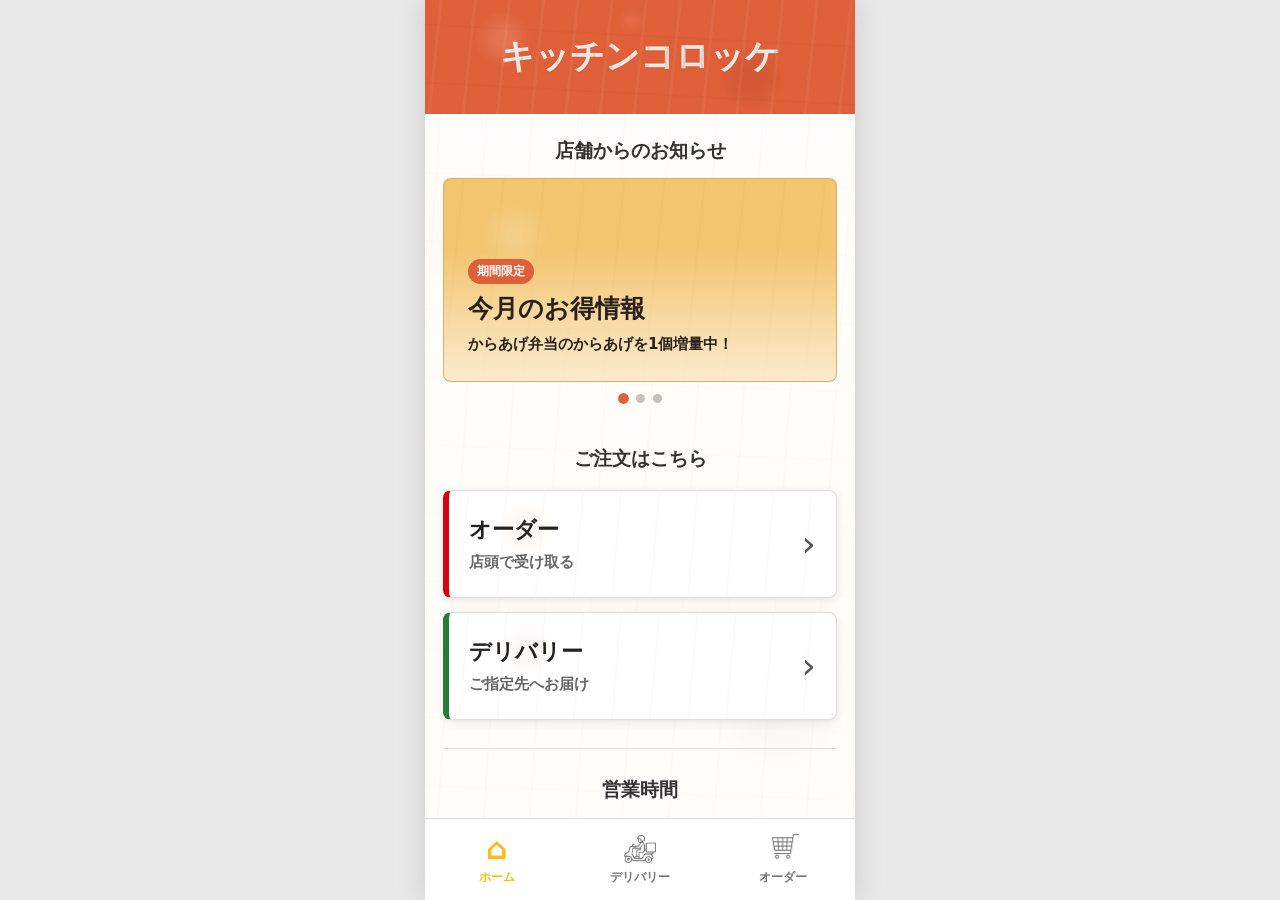
==== index.html @ 50a75647 "Separate Safari filter surfaces from scrollers" ====
<!doctype html>
<html lang="ja">
  <head>
    <meta charset="UTF-8" />
    <meta name="viewport" content="width=device-width, initial-scale=1.0" />
    <title>Mobile Order UI Simulator</title>
    <link rel="stylesheet" href="./src/styles/base.css?v=20261109-safari-surfaces-1" />
    <link rel="stylesheet" href="./src/styles/theme.css?v=20261109-safari-surfaces-1" />
  </head>
  <body>
    <svg class="visual-filter-definitions" aria-hidden="true" focusable="false">
      <defs>
        <filter id="lens-reference-20-70" color-interpolation-filters="linearRGB" x="0" y="0" width="100%" height="100%">
          <feColorMatrix
            type="matrix"
            values="0.932675028852 0.046440604984 -0.016148691713 0 0 -0.005685981497 0.707416751687 0.022443569675 0 0 -0.009362782733 -0.027474700634 0.386341069418 0 0 0 0 0 1 0"
          />
        </filter>
      </defs>
    </svg>
    <main id="app"></main>
    <script>
      (() => {
        const params = new URLSearchParams(window.location.search);
        const debugEnabled = params.get("debug") === "1";
        const diagnosticVariant = params.get("diag") || "baseline";
        if (debugEnabled) document.documentElement.dataset.diagnosticVariant = diagnosticVariant;
        const diagnostics = {
          enabled: debugEnabled,
          variant: diagnosticVariant,
          errors: [],
        };
        window.__simulatorDiagnostics = diagnostics;

        const recordError = (message) => {
          diagnostics.errors.push(String(message));
          if (typeof window.__renderSimulatorDiagnostics === "function") {
            window.__renderSimulatorDiagnostics();
          } else {
            const panel = document.querySelector("#simulator-debug-panel");
            if (panel) panel.textContent = "JavaScript読み込み前エラー\n" + diagnostics.errors.join("\n");
          }
        };

        if (debugEnabled && diagnosticVariant !== "panel-off") {
          const panel = document.createElement("aside");
          panel.id = "simulator-debug-panel";
          panel.setAttribute("aria-live", "polite");
          panel.style.cssText = "position:fixed;right:0;bottom:0;left:0;z-index:2147483647;max-height:46vh;overflow:auto;margin:0;padding:10px;background:rgba(15,15,15,.94);color:#fff;font:11px/1.45 monospace;white-space:pre-wrap;word-break:break-all;text-align:left;";
          panel.textContent = "診断情報を読み込み中…";
          document.body.appendChild(panel);

          window.addEventListener("error", (event) => {
            recordError(`${event.message || "Script error"} @ ${event.filename || "unknown"}:${event.lineno || 0}:${event.colno || 0}`);
          });
          window.addEventListener("unhandledrejection", (event) => {
            const reason = event.reason?.stack || event.reason?.message || event.reason || "Unknown rejection";
            recordError(`Unhandled rejection: ${reason}`);
          });
        }

      })();
    </script>
    <script type="module" src="./src/main.js?v=20261109-safari-surfaces-1"></script>
  </body>
</html>
---- src/styles/base.css ----
:root {
  --simulator-css-build: "css-20261109-safari-surfaces-1";
  font-family: system-ui, -apple-system, BlinkMacSystemFont, "Segoe UI", sans-serif;
  color: #282828;
  background: #e9e9e9;
}

* {
  box-sizing: border-box;
}

html {
  background: #e9e9e9;
}

.simulator-filter-surface[data-vision-filter="yellowed"] {
  -webkit-filter: url("#lens-reference-20-70");
  filter: url("#lens-reference-20-70");
  isolation: isolate;
}

body {
  min-width: 320px;
  margin: 0;
  overflow: hidden;
}

button {
  font: inherit;
}

#app {
  width: 100%;
  height: 100vh;
  height: 100dvh;
  overflow-x: hidden;
  overflow-y: hidden;
  overscroll-behavior-y: contain;
  -webkit-overflow-scrolling: touch;
}

.visual-filter-definitions {
  position: absolute;
  width: 0;
  height: 0;
  overflow: hidden;
  pointer-events: none;
}

.diagnostic-color-patch {
  display: flex;
  width: max-content;
  border: 1px solid #000;
  font: 700 9px/20px monospace;
  letter-spacing: 0;
}

.diagnostic-color-patch span {
  display: block;
  width: 22px;
  height: 20px;
  text-align: center;
}

.diagnostic-white {
  background: #fff;
  color: #000;
}

.diagnostic-gray {
  background: #808080;
  color: #000;
}

.diagnostic-black {
  background: #000;
  color: #fff;
}

.diagnostic-color-patch-root {
  position: absolute;
  top: 4px;
  right: 4px;
  z-index: 80;
}

.diagnostic-color-patch-category {
  flex: 0 0 auto;
  align-self: center;
  margin-right: 8px;
}

.simulator-visual-root {
  position: relative;
  height: 100vh;
  height: 100dvh;
}

.simulator-overlay-stage {
  position: absolute;
  inset: 0;
  z-index: 200;
  pointer-events: none;
}

.simulator-overlay-stage > * {
  pointer-events: auto;
}

html[data-diagnostic-variant="category-static"] .category-tabs {
  position: static;
}

html[data-diagnostic-variant="bottom-nav-nonfixed"] .bottom-nav {
  position: absolute;
}
---- src/styles/theme.css ----
﻿.phone-shell {
  position: relative;
  display: flex;
  flex-direction: column;
  width: min(100vw, 430px);
  height: 100vh;
  height: 100dvh;
  min-height: 0;
  margin: 0 auto;
  padding-bottom: 0;
  overflow-x: clip;
  background: #f6f6f6;
  box-shadow: 0 0 28px rgba(0, 0, 0, 0.14);
}

.loading-overlay {
  position: fixed;
  inset: 0;
  z-index: 100;
  display: grid;
  align-content: center;
  justify-items: center;
  gap: 18px;
  width: min(100vw, 430px);
  margin: 0 auto;
  background: rgba(255, 255, 255, 0.9);
  color: #333;
  font-size: 16px;
  font-weight: 800;
  cursor: wait;
}

.loading-spinner {
  width: 64px;
  height: 64px;
  border-radius: 50%;
  background: repeating-conic-gradient(#111 0deg 12deg, #d7d7d7 12deg 24deg, transparent 24deg 30deg);
  -webkit-mask: radial-gradient(farthest-side, transparent calc(100% - 9px), #000 0);
  mask: radial-gradient(farthest-side, transparent calc(100% - 9px), #000 0);
  animation: loading-spin 3.2s linear infinite;
}

.confirmation-modal {
  position: fixed;
  inset: 0;
  z-index: 110;
  display: grid;
  place-items: center;
  width: min(100vw, 430px);
  margin: 0 auto;
  padding: 24px;
  background: rgba(0, 0, 0, 0.42);
}

.confirmation-dialog {
  width: 100%;
  max-width: 340px;
  padding: 24px;
  border-radius: 8px;
  background: #fff;
  color: #282828;
  box-shadow: 0 12px 32px rgba(0, 0, 0, 0.24);
}

.confirmation-dialog h2 {
  margin: 0 0 12px;
  font-size: 22px;
}

.confirmation-dialog p {
  margin: 0 0 24px;
  line-height: 1.6;
}

.confirmation-dialog-actions {
  display: grid;
  grid-template-columns: 1fr 1fr;
  gap: 12px;
}

.confirmation-dialog-actions button {
  min-width: 0;
}

@keyframes loading-spin {
  to {
    transform: rotate(360deg);
  }
}

.screen-transition {
  position: fixed;
  inset: 0;
  z-index: 90;
  width: min(100vw, 430px);
  margin: 0 auto;
  overflow: hidden;
  background: #f6f6f6;
  touch-action: none;
}

.screen-transition-panel {
  position: absolute;
  inset: 0;
  right: auto;
  width: 100%;
  overflow-x: hidden;
  overflow-y: hidden;
  overscroll-behavior: none;
  scrollbar-width: none;
  transition: left var(--screen-transition-duration) ease-out;
}

.screen-transition-panel::-webkit-scrollbar {
  display: none;
}

.screen-transition-panel .phone-shell {
  min-height: 100%;
}

.screen-transition-forward .screen-transition-outgoing,
.screen-transition-back .screen-transition-outgoing {
  left: 0;
}

.screen-transition-forward .screen-transition-incoming {
  z-index: 2;
  left: 100%;
  box-shadow: -8px 0 20px rgba(0, 0, 0, 0.12);
}

.screen-transition-forward.is-running .screen-transition-outgoing {
  left: -28%;
}

.screen-transition-forward.is-running .screen-transition-incoming,
.screen-transition-back.is-running .screen-transition-incoming {
  left: 0;
}

.screen-transition-back .screen-transition-incoming {
  left: -28%;
}

.screen-transition-back .screen-transition-outgoing {
  z-index: 2;
  left: 0;
  box-shadow: -8px 0 20px rgba(0, 0, 0, 0.12);
}

.screen-transition-back.is-running .screen-transition-outgoing {
  left: 100%;
}

.status-bar {
  display: flex;
  justify-content: space-between;
  align-items: center;
  height: 44px;
  padding: 0 28px;
  color: #000;
  font-size: 18px;
  font-weight: 800;
  background: #fff;
}

.top-bar {
  position: static;
  flex: 0 0 auto;
  z-index: 10;
  display: grid;
  grid-template-columns: 52px 1fr 52px;
  align-items: center;
  min-height: 66px;
  padding: 0 12px;
  border-bottom: 1px solid #ddd;
  background: #fff;
}

.top-bar h1 {
  margin: 0;
  overflow: hidden;
  color: #242424;
  font-size: 21px;
  font-weight: 900;
  line-height: 1.25;
  text-align: center;
}

.icon-button,
.close-button {
  width: 44px;
  height: 44px;
  border: 0;
  background: transparent;
  color: #111;
  font-size: 44px;
  line-height: 1;
}

.close-button {
  border-radius: 50%;
  background: #2e2e2e;
  color: #fff;
  font-size: 30px;
}

.shortcut-card,
.store-card,
.product-card,
.payment-card,
.summary,
.complete {
  border-radius: 8px;
  background: #fff;
  box-shadow: 0 2px 10px rgba(0, 0, 0, 0.11);
}

.shortcut-card {
  display: grid;
  grid-template-columns: repeat(3, 1fr);
  margin: 0 18px 20px;
  overflow: hidden;
}

.shortcut-card button {
  min-height: 86px;
  border: 0;
  border-right: 1px solid #eee;
  background: #fff;
  color: #333;
  font-size: 18px;
  font-weight: 800;
}

.home-page {
  min-height: calc(100vh - 82px);
  padding: 28px 18px 44px;
  background-color: #fffdfa;
  background-image:
    radial-gradient(circle at 14% 22%, rgba(197, 140, 105, 0.065) 0 2%, transparent 8%),
    radial-gradient(circle at 82% 64%, rgba(120, 96, 82, 0.05) 0 2%, transparent 9%),
    repeating-linear-gradient(94deg, transparent 0 22px, rgba(143, 112, 94, 0.025) 23px 24px, transparent 25px 46px),
    repeating-linear-gradient(2deg, transparent 0 36px, rgba(213, 177, 151, 0.025) 37px 38px, transparent 39px 68px);
}

.home-brand {
  margin: -28px -18px 0;
  padding: 34px 18px;
  border-bottom: 0;
  background-color: #df5f38;
  background-image:
    radial-gradient(circle at 18% 34%, rgba(255, 255, 255, 0.13) 0 2%, transparent 8%),
    radial-gradient(circle at 76% 68%, rgba(116, 47, 25, 0.12) 0 3%, transparent 10%),
    radial-gradient(circle at 48% 18%, rgba(255, 226, 208, 0.09) 0 1%, transparent 6%),
    repeating-linear-gradient(96deg, transparent 0 14px, rgba(255, 255, 255, 0.055) 15px 17px, transparent 18px 34px),
    repeating-linear-gradient(3deg, transparent 0 30px, rgba(105, 42, 23, 0.035) 31px 32px, transparent 33px 58px);
  text-align: center;
}

.home-brand h1 {
  margin: 0;
  color: #fff;
  background-color: #fff;
  background-image:
    radial-gradient(circle at 24% 42%, rgba(180, 87, 55, 0.42) 0 1px, transparent 2px),
    radial-gradient(circle at 68% 66%, rgba(180, 87, 55, 0.3) 0 1px, transparent 3px),
    repeating-linear-gradient(94deg, #fff 0 7px, #f3e5df 8px 9px, #fff 10px 18px);
  background-clip: text;
  -webkit-background-clip: text;
  -webkit-text-fill-color: transparent;
  font-size: 34px;
  font-weight: 900;
  letter-spacing: 0;
  text-shadow: 0 1px 0 rgba(118, 42, 20, 0.12);
}

.home-announcement-section {
  padding: 24px 0 8px;
}

.home-announcement-section h2 {
  margin: 0 0 14px;
  color: #333;
  font-size: 19px;
  font-weight: 900;
  text-align: center;
}

.announcement-track {
  display: flex;
  gap: 12px;
  overflow-x: auto;
  scroll-behavior: smooth;
  scroll-snap-type: x mandatory;
  scrollbar-width: none;
  overscroll-behavior-inline: contain;
  touch-action: pan-x pan-y;
}

.announcement-track::-webkit-scrollbar {
  display: none;
}

.announcement-banner {
  position: relative;
  display: grid;
  flex: 0 0 100%;
  min-height: 174px;
  padding: 24px;
  overflow: hidden;
  border: 1px solid rgba(105, 73, 55, 0.18);
  border-radius: 8px;
  color: #29211d;
  scroll-snap-align: center;
  box-shadow: 0 2px 10px rgba(0, 0, 0, 0.1);
}

.announcement-banner-1 {
  background: #f3c56f;
}

.announcement-banner-2 {
  background: #b9d5b1;
}

.announcement-banner-3 {
  background: #e5b6a5;
}

.announcement-banner::after {
  position: absolute;
  inset: 35% 0 0;
  content: "";
  background: linear-gradient(transparent, rgba(255, 253, 250, 0.68));
}

.announcement-banner img,
.announcement-placeholder {
  position: absolute;
  inset: 0;
  width: 100%;
  height: 100%;
  object-fit: cover;
}

.announcement-placeholder {
  opacity: 0.5;
  background-image:
    radial-gradient(circle at 18% 28%, rgba(255, 255, 255, 0.34) 0 2%, transparent 10%),
    repeating-linear-gradient(96deg, transparent 0 18px, rgba(106, 69, 48, 0.045) 19px 20px, transparent 21px 40px);
}

.announcement-banner div {
  position: relative;
  z-index: 1;
  align-self: end;
  max-width: 90%;
}

.announcement-banner strong {
  display: block;
  margin-bottom: 8px;
  font-size: 25px;
  font-weight: 900;
}

.announcement-banner p {
  margin: 0;
  font-size: 15px;
  font-weight: 700;
  line-height: 1.55;
}

.announcement-label {
  display: inline-block;
  margin-bottom: 8px;
  padding: 4px 9px;
  border-radius: 999px;
  background: #df5f38;
  color: #fff;
  font-size: 12px;
  font-weight: 900;
}

.announcement-banner-2 .announcement-label {
  background: #287a39;
}

.announcement-banner-3 .announcement-label {
  background: #9d3c58;
}

.announcement-dots {
  display: flex;
  justify-content: center;
  gap: 8px;
  min-height: 28px;
  padding-top: 12px;
}

.announcement-dot {
  width: 9px;
  height: 9px;
  padding: 0;
  border: 0;
  border-radius: 50%;
  background: #c8c1bc;
}

.announcement-dot.is-active {
  background: #df5f38;
  transform: scale(1.2);
}

.home-order-section,
.home-info-section,
.home-social-section {
  padding: 28px 0;
}

.home-order-section,
.home-info-section {
  border-bottom: 1px solid #ddd;
}

.home-order-section h2,
.home-info-section h2,
.home-social-section h2 {
  margin: 0 0 18px;
  color: #333;
  font-size: 19px;
  font-weight: 900;
  text-align: center;
}

.home-order-list {
  display: grid;
  gap: 14px;
}

.home-order-card {
  display: flex;
  align-items: center;
  justify-content: space-between;
  width: 100%;
  min-height: 108px;
  padding: 20px;
  border: 1px solid #ddd;
  border-left-width: 6px;
  border-radius: 8px;
  background-color: #fff;
  background-image:
    radial-gradient(circle at 20% 35%, rgba(203, 143, 108, 0.07) 0 2%, transparent 9%),
    repeating-linear-gradient(95deg, transparent 0 18px, rgba(132, 102, 84, 0.025) 19px 20px, transparent 21px 38px);
  color: #222;
  text-align: left;
  box-shadow: 0 2px 10px rgba(0, 0, 0, 0.1);
}

.home-order-card.is-order {
  border-left-color: #d80013;
}

.home-order-card.is-delivery {
  border-left-color: #287a39;
}

.home-order-card strong,
.home-order-card small {
  display: block;
}

.home-order-card strong {
  margin-bottom: 8px;
  font-size: 22px;
  font-weight: 900;
}

.home-order-card small {
  color: #666;
  font-size: 15px;
  font-weight: 700;
}

.home-card-arrow {
  color: #555;
  font-size: 36px;
  line-height: 1;
}

.home-info-section p {
  margin: 0;
  color: #222;
  font-size: 23px;
  font-weight: 900;
  text-align: center;
}

.home-social-links {
  display: flex;
  justify-content: center;
  gap: 38px;
}

.home-social-links a {
  display: grid;
  justify-items: center;
  gap: 8px;
  color: #333;
  font-size: 14px;
  font-weight: 800;
  text-decoration: none;
}

.social-icon {
  display: grid;
  place-items: center;
  width: 46px;
  height: 46px;
  border-radius: 50%;
  color: #fff;
  font-size: 17px;
  font-weight: 900;
}

.social-instagram {
  box-sizing: border-box;
  padding: 3px;
  overflow: hidden;
  background: #34363d;
}

.social-instagram img {
  width: 100%;
  height: 100%;
  max-width: none;
  border-radius: 50%;
  object-fit: cover;
}

.social-facebook {
  background: #1877f2;
  font-size: 28px;
}

.bottom-nav {
  position: fixed;
  right: 0;
  bottom: 0;
  left: 0;
  z-index: 20;
  display: grid;
  grid-template-columns: repeat(3, 1fr);
  width: min(100vw, 430px);
  height: 82px;
  margin: 0 auto;
  border-top: 1px solid #ddd;
  background: rgba(255, 255, 255, 0.96);
}

.nav-item {
  border: 0;
  background: transparent;
  color: #777;
  font-size: 12px;
  font-weight: 800;
}

.nav-item-symbol,
.nav-item-image {
  display: block;
  width: 32px;
  height: 32px;
  margin-right: auto;
  margin-bottom: 4px;
  margin-left: auto;
}

.nav-item-symbol {
  color: #999;
  font-size: 30px;
  font-weight: 900;
  line-height: 32px;
}

.nav-item-image {
  object-fit: contain;
  opacity: 0.58;
}

.nav-item.is-active,
.nav-item.is-active .nav-item-symbol {
  color: #ffbc0d;
}

.nav-item.is-active .nav-item-image {
  opacity: 1;
}

.sub-title {
  margin: 0;
  padding: 0 20px 16px;
  background: #fff;
  text-align: center;
  font-size: 17px;
  font-weight: 700;
}

.store-sheet {
  padding: 18px;
  background: #f6f6f6;
}

.sheet-tabs {
  display: grid;
  grid-template-columns: 1fr 1fr;
  margin-bottom: 14px;
  padding: 3px;
  border-radius: 9px;
  background: #e7e7e7;
}

.sheet-tabs button {
  min-height: 42px;
  border: 0;
  border-radius: 7px;
  background: transparent;
  color: #444;
  font-weight: 800;
}

.sheet-tabs .is-active {
  background: #fff;
}

.store-card {
  display: block;
  width: 100%;
  margin-bottom: 14px;
  padding: 16px;
  border: 0;
  text-align: left;
}

.store-heading {
  display: flex;
  align-items: center;
  gap: 10px;
  margin-bottom: 14px;
}

.store-heading strong {
  flex: 1;
  font-size: 21px;
  font-weight: 900;
}

.pill {
  padding: 4px 10px;
  border-radius: 999px;
  background: #ffbc0d;
  color: #333;
  font-size: 13px;
  font-weight: 900;
}

.store-detail {
  display: grid;
  grid-template-columns: 96px 1fr;
  gap: 12px;
  align-items: center;
}

.store-photo {
  display: grid;
  place-items: center;
  height: 64px;
  border-radius: 4px;
  background: linear-gradient(#b92323 0 24%, #313131 24% 55%, #e8d2b3 55%);
  color: #fff;
  font-weight: 900;
}

.store-detail p {
  margin: 0 0 8px;
  color: #444;
  font-weight: 700;
}

.category-tabs {
  position: static;
  flex: 0 0 auto;
  z-index: 8;
  display: flex;
  gap: 24px;
  width: max-content;
  min-width: 100%;
  border-bottom: 1px solid #ddd;
  background: #fff;
}

.category-tabs-viewport {
  flex: 0 0 auto;
  overflow-x: auto;
  overflow-y: hidden;
  scrollbar-width: none;
}

.category-tabs-viewport::-webkit-scrollbar {
  display: none;
}

.category-tabs-surface {
  width: max-content;
  min-width: 100%;
}

.category-tabs button {
  flex: 0 0 auto;
  min-height: 58px;
  padding: 0 18px;
  border: 0;
  border-bottom: 5px solid transparent;
  background: #fff;
  color: #333;
  font-size: 17px;
  font-weight: 900;
}

.category-tabs .is-active {
  border-color: #df0012;
  color: #df0012;
}

.note {
  margin: 0;
  padding: 20px 18px;
  color: #444;
  font-weight: 700;
}

.product-grid {
  display: grid;
  grid-template-columns: 1fr;
  gap: 12px;
  padding: 0 18px 24px;
}

.payment-grid {
  display: grid;
  grid-template-columns: 1fr 1fr;
  gap: 14px;
  padding: 0 18px 24px;
}

.product-card {
  position: relative;
  display: grid;
  grid-template-columns: 88px minmax(0, 1fr) auto;
  align-items: center;
  column-gap: 14px;
  width: 100%;
  min-height: 108px;
  padding: 14px;
  border: 0;
  color: #2b2b2b;
  text-align: left;
}

.payment-card {
  position: relative;
  min-height: 224px;
  height: 224px;
  padding: 14px;
  border: 0;
  color: #2b2b2b;
  text-align: left;
}

.product-card strong {
  display: block;
  font-size: 18px;
  font-weight: 900;
  line-height: 1.35;
}

.payment-card strong {
  display: block;
  font-size: 18px;
  font-weight: 900;
  line-height: 1.35;
}

.price {
  display: block;
  margin: 0;
  font-size: 22px;
  font-weight: 900;
  white-space: nowrap;
}

.badge {
  position: absolute;
  z-index: 2;
  top: 14px;
  left: 14px;
  width: 70px;
  height: 70px;
  display: grid;
  place-items: center;
  border-radius: 50%;
  background: #df0012;
  color: #fff;
  font-weight: 900;
  transform: rotate(-15deg);
}

.is-disabled {
  opacity: 0.45;
}

.soldout {
  display: block;
  margin-top: 8px;
  color: #df0012;
  font-weight: 900;
}

.food-visual {
  position: relative;
  height: 92px;
  margin-bottom: 12px;
}

.food-visual::before,
.food-visual::after,
.food-visual span::before,
.food-visual span::after {
  position: absolute;
  content: "";
}

.visual-set::before,
.visual-set-small::before,
.visual-set-large::before,
.visual-burger::before {
  right: 12px;
  bottom: 24px;
  width: 118px;
  height: 44px;
  border-radius: 44px 44px 16px 16px;
  background: linear-gradient(#f5c97c 0 35%, #52a44d 36% 46%, #ffd047 47% 58%, #c66a24 59% 76%, #efc078 77%);
  box-shadow: 0 16px 12px rgba(0, 0, 0, 0.1);
}

.visual-set::after,
.visual-set-small::after,
.visual-set-large::after,
.visual-side::before {
  left: 10px;
  bottom: 18px;
  width: 46px;
  height: 48px;
  border-radius: 0 0 8px 8px;
  background: linear-gradient(#fff 0 18%, #ffbc0d 18% 100%);
  box-shadow: 0 2px 8px rgba(0, 0, 0, 0.12);
}

.visual-set span::before,
.visual-set-large span::before {
  left: 58px;
  bottom: 20px;
  width: 58px;
  height: 22px;
  border-radius: 50%;
  background: #e4ad3e;
}

.visual-set-large {
  height: 260px;
}

.visual-set-large::before {
  right: 52px;
  bottom: 74px;
  width: 220px;
  height: 90px;
  border-radius: 90px 90px 24px 24px;
}

.visual-set-large::after {
  left: 76px;
  bottom: 98px;
  width: 72px;
  height: 90px;
}

.visual-set-large span::before {
  left: 145px;
  bottom: 80px;
  width: 96px;
  height: 34px;
}

.visual-blue::before,
.visual-dark::before,
.visual-clear::before,
.visual-orange::before,
.visual-red::before,
.visual-green::before,
.visual-tea::before,
.visual-coffee::before {
  left: 16px;
  bottom: 8px;
  width: 42px;
  height: 72px;
  clip-path: polygon(12% 0, 88% 0, 72% 100%, 28% 100%);
  background: linear-gradient(#d7f5ff 0 25%, #26a4ef 26% 100%);
}

.visual-dark::before { background: linear-gradient(#fff 0 14%, #3d1b13 15% 100%); }
.visual-clear::before { background: linear-gradient(#fff 0 14%, #dcefff 15% 100%); }
.visual-orange::before { background: linear-gradient(#fff 0 14%, #f6a735 15% 100%); }
.visual-red::before { background: linear-gradient(#fff 0 14%, #c73a54 15% 100%); }
.visual-green::before { background: linear-gradient(#fff 0 14%, #62bd4b 15% 100%); }
.visual-tea::before { background: linear-gradient(#fff 0 14%, #c99639 15% 100%); }
.visual-coffee::before { background: linear-gradient(#fff 0 22%, #ffbc0d 22% 75%, #2d190d 76%); }
.visual-bag::before { left: 34px; bottom: 12px; width: 82px; height: 88px; background: linear-gradient(#c8aa8d 0 25%, #ffbc0d 26%); }
.visual-tray::before { left: 8px; bottom: 8px; width: 124px; height: 12px; background: #333; }
.visual-tray::after { left: 28px; bottom: 20px; width: 98px; height: 54px; border-radius: 50px 50px 8px 8px; background: linear-gradient(90deg, #ffbc0d 0 25%, #da0012 26% 55%, #f5a623 56%); }

.detail-hero {
  display: grid;
  place-items: center;
  min-height: 260px;
  background: #fff;
}

.detail-notes {
  padding: 0 18px 18px;
  background: #fff;
  color: #444;
  font-size: 15px;
  font-weight: 700;
}

.detail-list {
  background: #fff;
}

.detail-row {
  display: grid;
  grid-template-columns: 94px 1fr auto;
  gap: 12px;
  align-items: center;
  padding: 18px;
  border-top: 1px solid #e6e6e6;
}

.detail-row .food-visual {
  height: 62px;
  margin: 0;
}

.detail-row strong {
  display: block;
  font-size: 18px;
  font-weight: 900;
}

.detail-row a {
  display: block;
  color: #555;
  text-decoration: underline;
}

.detail-row button,
.outline-small {
  min-height: 44px;
  padding: 8px 14px;
  border: 1px solid #333;
  border-radius: 6px;
  background: #fff;
  font-weight: 900;
}

.choice-preview,
.choice-section,
.section-block {
  padding: 20px 18px;
}

.delivery-fields {
  display: grid;
  gap: 16px;
  padding: 20px 18px;
  border-top: 1px solid #e5e5e5;
  background: #fff;
}

.delivery-fields h2 {
  margin: 0;
  font-size: 20px;
  font-weight: 900;
}

.delivery-notice {
  margin: 0;
  color: #666;
  font-size: 14px;
  line-height: 1.6;
}

.delivery-fields label,
.delivery-phone-field {
  display: grid;
  gap: 8px;
  font-weight: 800;
}

.delivery-fields input {
  width: 100%;
  min-height: 48px;
  padding: 10px 12px;
  border: 1px solid #aaa;
  border-radius: 6px;
  background: #fff;
  color: #222;
  font: inherit;
}

.delivery-phone-inputs {
  display: grid;
  grid-template-columns: minmax(0, 3fr) auto minmax(0, 4fr) auto minmax(0, 4fr);
  align-items: center;
  gap: 6px;
}

.delivery-phone-inputs input {
  min-width: 0;
  padding-right: 6px;
  padding-left: 6px;
  text-align: center;
}

.choice-preview h2,
.choice-section h2,
.section-block h2,
.summary h2 {
  margin: 0 0 16px;
  font-size: 20px;
  font-weight: 900;
}

.choice-preview > div {
  display: grid;
  grid-template-columns: 1fr 1fr;
  gap: 14px;
}

.choice-preview button {
  min-height: 72px;
  border: 0;
  border-radius: 8px;
  background: #fff;
  box-shadow: 0 2px 9px rgba(0, 0, 0, 0.1);
  font-weight: 900;
}

.option-groups {
  padding-bottom: 190px;
}

.option-group {
  padding: 20px 18px;
  border-bottom: 1px solid #e6e6e6;
}

.option-group h2 {
  margin: 0 0 6px;
  font-size: 20px;
  font-weight: 900;
}

.option-summary {
  display: flex;
  align-items: center;
  justify-content: space-between;
  gap: 16px;
  min-height: 72px;
}

.option-summary > div > strong,
.option-summary > div > span {
  display: inline-block;
  margin-right: 8px;
}

.option-summary > div > strong {
  font-size: 17px;
  font-weight: 900;
}

.option-summary > div > span {
  color: #555;
  font-size: 14px;
  font-weight: 800;
}

.option-grid {
  display: grid;
  grid-template-columns: 1fr 1fr;
  gap: 12px;
  margin-top: 14px;
}

.option-card {
  display: grid;
  place-items: center;
  min-height: 82px;
  padding: 12px;
  border: 1px solid #ddd;
  border-radius: 8px;
  background: #fff;
  color: #333;
  text-align: center;
}

.option-card strong,
.option-card span {
  display: block;
}

.option-card strong {
  font-size: 17px;
  font-weight: 900;
}

.option-card span {
  margin-top: 6px;
  color: #555;
  font-size: 14px;
  font-weight: 800;
}

.option-card.is-selected {
  outline: 3px solid #ffbc0d;
  box-shadow: 0 0 0 4px rgba(255, 188, 13, 0.22);
}

.order-bar,
.bottom-action {
  position: fixed;
  right: 0;
  bottom: 0;
  left: 0;
  z-index: 30;
  width: min(100vw, 430px);
  margin: 0 auto;
  padding: 18px;
  border-top: 1px solid #ddd;
  background: #fff;
}

.order-total {
  display: flex;
  align-items: center;
  justify-content: space-between;
  margin-bottom: 16px;
}

.order-total strong {
  font-size: 36px;
  font-weight: 900;
}

.quantity {
  display: flex;
  align-items: center;
  gap: 18px;
  font-size: 24px;
  font-weight: 900;
}

.quantity button {
  width: 34px;
  height: 34px;
  border: 2px solid #ddd;
  border-radius: 50%;
  background: #fff;
  color: #aaa;
  font-size: 22px;
  font-weight: 900;
}

.order-actions {
  display: grid;
  grid-template-columns: 1fr 1fr;
  gap: 10px;
}

.primary,
.outline {
  min-height: 56px;
  border-radius: 6px;
  font-size: 18px;
  font-weight: 900;
}

.primary {
  border: 0;
  background: #ffbc0d;
  color: #111;
}

.primary:disabled {
  background: #ddd;
  color: #888;
}

.outline {
  border: 1px solid #333;
  background: #fff;
  color: #333;
}

.payment-card.is-selected {
  outline: 3px solid #ffbc0d;
  box-shadow: 0 0 0 4px rgba(255, 188, 13, 0.22);
}

.summary {
  margin: 18px;
  padding: 18px;
}

.summary strong {
  display: block;
  font-size: 20px;
  font-weight: 900;
}

.summary p {
  margin: 10px 0;
  color: #444;
  font-weight: 700;
}

.summary-price {
  margin-top: 16px;
  font-size: 30px !important;
}

.payment-card {
  min-height: 156px;
}

.payment-card {
  display: grid;
  place-items: center;
  min-height: 122px;
  color: #777;
}

.muted {
  color: #999;
}

.confirm-actions {
  display: grid;
  gap: 12px;
  padding: 18px;
  background: #fff;
}

.complete {
  margin: 40px 18px;
  padding: 30px 20px;
  text-align: center;
}

.complete strong {
  font-size: 24px;
  font-weight: 900;
}

.order-number {
  margin: 22px 0;
  font-size: 44px;
  font-weight: 900;
}

.experiment-reception {
  display: grid;
  justify-items: center;
  gap: 12px;
  margin: 24px 0;
}

.experiment-reception > span {
  font-size: 16px;
  font-weight: 800;
}

.experiment-reception-number {
  max-width: 100%;
  margin: 0;
  font-size: 30px;
  font-weight: 900;
  line-height: 1.25;
  overflow-wrap: anywhere;
  user-select: text;
}

@media (max-width: 360px) {
  .experiment-reception-number {
    font-size: 22px;
  }
}

.experiment-reception p:not(.experiment-reception-number) {
  margin: 0;
  line-height: 1.6;
}

.experiment-reception .primary {
  width: min(100%, 280px);
}

.copy-status {
  min-height: 1.6em;
  color: #555;
  font-size: 14px;
}

@media (max-width: 360px) {
  .product-grid {
    gap: 10px;
    padding-right: 12px;
    padding-left: 12px;
  }

  .payment-grid {
    gap: 10px;
    padding-right: 12px;
    padding-left: 12px;
  }

  .product-card {
    grid-template-columns: 72px minmax(0, 1fr) auto;
    column-gap: 10px;
    min-height: 96px;
    padding: 12px;
  }

  .product-card strong {
    font-size: 16px;
  }

  .product-card .price {
    font-size: 19px;
  }

  .payment-card strong {
    font-size: 16px;
  }

  .top-bar h1 {
    font-size: 18px;
  }
}

.product-card-image {
  width: 88px;
  height: 78px;
  margin: 0;
  border-radius: 6px;
  object-fit: cover;
  display: block;
}

@media (max-width: 360px) {
  .product-card-image {
    width: 72px;
    height: 68px;
  }
}

.not-linked {
  display: block;
  margin-top: 10px;
  color: #888;
  font-size: 13px;
  font-weight: 800;
}
.blank-screen {
  min-height: calc(100vh - 66px);
  background: #fff;
}

.delivery-start-screen {
  min-height: calc(100vh - 148px);
  padding: 54px 24px 32px;
  background: #fff;
  text-align: center;
}

.delivery-start-screen h2 {
  margin: 0 0 28px;
  color: #242424;
  font-size: 26px;
  font-weight: 900;
}

.delivery-start-screen p {
  margin: 0 auto 16px;
  max-width: 340px;
  color: #444;
  font-size: 17px;
  font-weight: 700;
  line-height: 1.75;
}

.delivery-start-screen .primary {
  width: 100%;
  margin-top: 26px;
}
.store-list-title {
  margin: 0 0 14px;
  color: #242424;
  font-size: 20px;
  font-weight: 900;
}
.detail-hero-image {
  width: min(88%, 360px);
  max-height: 300px;
  object-fit: contain;
  display: block;
}
.detail-row-image {
  width: 74px;
  height: 54px;
  object-fit: contain;
  display: block;
}
.store-photo-image {
  width: 96px;
  height: 64px;
  object-fit: contain;
  display: block;
  border-radius: 4px;
  background: #fff;
}
.summary-product {
  display: grid;
  grid-template-columns: 82px 1fr;
  gap: 12px;
  align-items: start;
}

.summary-product-image {
  width: 74px;
  height: 54px;
  object-fit: contain;
  display: block;
}
.checkout-bar {
  position: fixed;
  right: 0;
  bottom: 0;
  left: 0;
  z-index: 35;
  display: grid;
  grid-template-columns: 92px 1fr 1.2fr;
  align-items: center;
  gap: 14px;
  width: min(100vw, 430px);
  margin: 0 auto;
  padding: 30px 18px 22px;
  border-radius: 14px 14px 0 0;
  background: #fff;
  box-shadow: 0 -2px 14px rgba(0, 0, 0, 0.12);
}

.checkout-cart {
  position: relative;
  width: 72px;
  height: 54px;
  display: grid;
  place-items: center;
}

.cart-icon {
  font-size: 38px;
  line-height: 1;
}

.cart-count {
  position: absolute;
  top: 0;
  right: 2px;
  display: grid;
  place-items: center;
  width: 28px;
  height: 28px;
  border-radius: 50%;
  background: #ffbc0d;
  color: #111;
  font-size: 15px;
  font-weight: 900;
}

.checkout-bar strong {
  color: #2b2b2b;
  font-size: 36px;
  font-weight: 900;
}

.checkout-button {
  min-width: 0;
}
.cart-summary {
  margin: 0;
  padding: 18px;
  background: #fff;
}

.cart-summary h2 {
  margin: 0 0 16px;
  font-size: 20px;
  font-weight: 900;
}

.cart-summary-item {
  display: grid;
  grid-template-columns: minmax(0, 1fr) auto;
  gap: 16px;
  padding: 18px 0;
  border-bottom: 1px solid #e7e7e7;
}

.cart-summary-main strong {
  display: block;
  margin-bottom: 12px;
  color: #242424;
  font-size: 19px;
  font-weight: 900;
  line-height: 1.35;
}

.cart-summary-main p {
  margin: 8px 0;
  color: #333;
  font-size: 15px;
  font-weight: 700;
  line-height: 1.35;
}

.cart-summary-price {
  display: block;
  margin-top: 18px;
  font-size: 22px;
  font-weight: 900;
}

.cart-summary-quantity {
  align-self: end;
  display: grid;
  grid-template-columns: 32px 30px 32px;
  align-items: center;
  gap: 8px;
  margin-bottom: 2px;
  font-size: 20px;
  font-weight: 900;
  text-align: center;
}

.cart-summary-quantity button {
  width: 30px;
  height: 30px;
  border: 0;
  border-radius: 50%;
  background: #333;
  color: #fff;
  font-size: 20px;
  font-weight: 900;
  line-height: 1;
}

.cart-summary-fee {
  display: flex;
  align-items: baseline;
  justify-content: space-between;
  padding: 18px 0;
  border-bottom: 1px solid #e7e7e7;
  color: #242424;
  font-size: 18px;
  font-weight: 900;
}

.cart-summary-fee strong {
  font-size: 22px;
}

.cart-summary-total {
  display: flex;
  align-items: baseline;
  gap: 10px;
  padding: 18px 0 4px;
}

.cart-summary-total span {
  font-size: 20px;
  font-weight: 900;
}

.cart-summary-total strong {
  font-size: 34px;
  font-weight: 900;
}

/* Experiment color schemes use the same semantic roles and UI coverage. */
.phone-shell[data-color-scheme="pastel"],
.screen-transition[data-color-scheme="pastel"] {
  --theme-page: #fff7f2;
  --theme-surface: #fff;
  --theme-text: #2b211d;
  --theme-text-secondary: #5f514a;
  --theme-inactive: #665b55;
  --theme-primary: #f2b66d;
  --theme-primary-text: #2b211d;
  --theme-selected: #b83f2a;
  --theme-selected-text: #fff;
  --theme-selected-soft: rgba(184, 63, 42, 0.22);
  --theme-border: #d8c8be;
  --theme-border-subtle: #e8ddd6;
  --theme-error: #a62b1f;
  --theme-disabled: #e8e0db;
  --theme-disabled-text: #6b625d;
  --theme-brand: #f2b66d;
  --theme-brand-text: #2b211d;
  --theme-order-accent: #b83f2a;
  --theme-delivery-accent: #39734a;
  --theme-banner-1: #f7d7a7;
  --theme-banner-2: #d3e5ce;
  --theme-banner-3: #ebc9bd;
  --theme-label-1: #b83f2a;
  --theme-label-2: #39734a;
  --theme-label-3: #8c3651;
  --theme-overlay: rgba(255, 247, 242, 0.94);
  --theme-shadow: rgba(75, 48, 36, 0.13);
}

.phone-shell[data-color-scheme="contrast"],
.screen-transition[data-color-scheme="contrast"] {
  --theme-page: #f2f2f2;
  --theme-surface: #fff;
  --theme-text: #111;
  --theme-text-secondary: #333;
  --theme-inactive: #333;
  --theme-primary: #8f2d16;
  --theme-primary-text: #fff;
  --theme-selected: #7a1f0d;
  --theme-selected-text: #fff;
  --theme-selected-soft: rgba(122, 31, 13, 0.28);
  --theme-border: #555;
  --theme-border-subtle: #777;
  --theme-error: #b00020;
  --theme-disabled: #d9d9d9;
  --theme-disabled-text: #555;
  --theme-brand: #8f2d16;
  --theme-brand-text: #fff;
  --theme-order-accent: #7a1f0d;
  --theme-delivery-accent: #145c2e;
  --theme-banner-1: #ffe4a8;
  --theme-banner-2: #d5f0cf;
  --theme-banner-3: #f5d0c4;
  --theme-label-1: #7a1f0d;
  --theme-label-2: #145c2e;
  --theme-label-3: #681b3c;
  --theme-overlay: rgba(255, 255, 255, 0.97);
  --theme-shadow: rgba(0, 0, 0, 0.22);
}

.phone-shell[data-color-scheme] {
  color: var(--theme-text);
  background: var(--theme-page);
}

.screen-transition[data-color-scheme] {
  background: var(--theme-page);
}

.phone-shell[data-color-scheme] .home-page,
.phone-shell[data-color-scheme] .store-sheet,
.phone-shell[data-color-scheme] .simulator-scroll-content {
  background-color: var(--theme-page);
}

.phone-shell[data-color-scheme] .top-bar,
.phone-shell[data-color-scheme] .shortcut-card,
.phone-shell[data-color-scheme] .store-card,
.phone-shell[data-color-scheme] .product-card,
.phone-shell[data-color-scheme] .payment-card,
.phone-shell[data-color-scheme] .summary,
.phone-shell[data-color-scheme] .complete,
.phone-shell[data-color-scheme] .home-order-card,
.phone-shell[data-color-scheme] .bottom-nav,
.phone-shell[data-color-scheme] .sub-title,
.phone-shell[data-color-scheme] .sheet-tabs .is-active,
.phone-shell[data-color-scheme] .category-tabs,
.phone-shell[data-color-scheme] .category-tabs button,
.phone-shell[data-color-scheme] .detail-hero,
.phone-shell[data-color-scheme] .detail-notes,
.phone-shell[data-color-scheme] .detail-list,
.phone-shell[data-color-scheme] .delivery-fields,
.phone-shell[data-color-scheme] .choice-preview button,
.phone-shell[data-color-scheme] .option-card,
.phone-shell[data-color-scheme] .order-bar,
.phone-shell[data-color-scheme] .bottom-action,
.phone-shell[data-color-scheme] .outline,
.phone-shell[data-color-scheme] .detail-row button,
.phone-shell[data-color-scheme] .outline-small,
.phone-shell[data-color-scheme] .confirm-actions,
.phone-shell[data-color-scheme] .blank-screen,
.phone-shell[data-color-scheme] .delivery-start-screen,
.phone-shell[data-color-scheme] .store-photo-image,
.phone-shell[data-color-scheme] .checkout-bar,
.phone-shell[data-color-scheme] .cart-summary,
.phone-shell[data-color-scheme] .delivery-fields input,
.phone-shell[data-color-scheme] .confirmation-dialog {
  background-color: var(--theme-surface);
}

.phone-shell[data-color-scheme] .top-bar h1,
.phone-shell[data-color-scheme] .icon-button,
.phone-shell[data-color-scheme] .home-announcement-section h2,
.phone-shell[data-color-scheme] .home-order-section h2,
.phone-shell[data-color-scheme] .home-info-section h2,
.phone-shell[data-color-scheme] .home-social-section h2,
.phone-shell[data-color-scheme] .home-order-card,
.phone-shell[data-color-scheme] .store-card,
.phone-shell[data-color-scheme] .home-info-section p,
.phone-shell[data-color-scheme] .home-social-links a,
.phone-shell[data-color-scheme] .store-list-title,
.phone-shell[data-color-scheme] .category-tabs button,
.phone-shell[data-color-scheme] .note,
.phone-shell[data-color-scheme] .product-card,
.phone-shell[data-color-scheme] .payment-card,
.phone-shell[data-color-scheme] .detail-notes,
.phone-shell[data-color-scheme] .delivery-fields input,
.phone-shell[data-color-scheme] .option-card,
.phone-shell[data-color-scheme] .outline,
.phone-shell[data-color-scheme] .detail-row button,
.phone-shell[data-color-scheme] .outline-small,
.phone-shell[data-color-scheme] .choice-preview button,
.phone-shell[data-color-scheme] .cart-summary-main strong,
.phone-shell[data-color-scheme] .cart-summary-main p,
.phone-shell[data-color-scheme] .cart-summary-fee,
.phone-shell[data-color-scheme] .checkout-bar strong,
.phone-shell[data-color-scheme] .delivery-start-screen h2,
.phone-shell[data-color-scheme] .delivery-start-screen p,
.phone-shell[data-color-scheme] .confirmation-dialog h2,
.phone-shell[data-color-scheme] .confirmation-dialog p {
  color: var(--theme-text);
}

.phone-shell[data-color-scheme] .home-order-card small,
.phone-shell[data-color-scheme] .home-card-arrow,
.phone-shell[data-color-scheme] .store-detail p,
.phone-shell[data-color-scheme] .delivery-notice,
.phone-shell[data-color-scheme] .detail-row a,
.phone-shell[data-color-scheme] .option-summary > div > span,
.phone-shell[data-color-scheme] .option-card span,
.phone-shell[data-color-scheme] .summary p,
.phone-shell[data-color-scheme] .copy-status {
  color: var(--theme-text-secondary);
}

.phone-shell[data-color-scheme] .nav-item,
.phone-shell[data-color-scheme] .nav-item-symbol,
.phone-shell[data-color-scheme] .sheet-tabs button {
  color: var(--theme-inactive);
}

.phone-shell[data-color-scheme] .primary,
.phone-shell[data-color-scheme] .pill,
.phone-shell[data-color-scheme] .cart-count {
  background: var(--theme-primary);
  color: var(--theme-primary-text);
}

.phone-shell[data-color-scheme] .category-tabs .is-active,
.phone-shell[data-color-scheme] .nav-item.is-active,
.phone-shell[data-color-scheme] .nav-item.is-active .nav-item-symbol {
  color: var(--theme-selected);
}

.phone-shell[data-color-scheme] .category-tabs .is-active {
  border-color: var(--theme-selected);
}

.phone-shell[data-color-scheme] .option-card.is-selected,
.phone-shell[data-color-scheme] .payment-card.is-selected {
  background: var(--theme-selected);
  color: var(--theme-selected-text);
  outline-color: var(--theme-selected);
  box-shadow: 0 0 0 4px var(--theme-selected-soft);
}

.phone-shell[data-color-scheme] .option-card.is-selected span {
  color: var(--theme-selected-text);
}

.phone-shell[data-color-scheme] .top-bar,
.phone-shell[data-color-scheme] .bottom-nav,
.phone-shell[data-color-scheme] .category-tabs,
.phone-shell[data-color-scheme] .home-order-section,
.phone-shell[data-color-scheme] .home-info-section,
.phone-shell[data-color-scheme] .detail-row,
.phone-shell[data-color-scheme] .delivery-fields,
.phone-shell[data-color-scheme] .option-group,
.phone-shell[data-color-scheme] .order-bar,
.phone-shell[data-color-scheme] .bottom-action,
.phone-shell[data-color-scheme] .cart-summary-item,
.phone-shell[data-color-scheme] .cart-summary-fee {
  border-color: var(--theme-border-subtle);
}

.phone-shell[data-color-scheme] .home-order-card,
.phone-shell[data-color-scheme] .option-card,
.phone-shell[data-color-scheme] .delivery-fields input,
.phone-shell[data-color-scheme] .outline,
.phone-shell[data-color-scheme] .detail-row button,
.phone-shell[data-color-scheme] .outline-small {
  border-color: var(--theme-border);
}

.phone-shell[data-color-scheme] .home-order-card.is-order {
  border-left-color: var(--theme-order-accent);
}

.phone-shell[data-color-scheme] .home-order-card.is-delivery {
  border-left-color: var(--theme-delivery-accent);
}

.phone-shell[data-color-scheme] .primary:disabled {
  background: var(--theme-disabled);
  color: var(--theme-disabled-text);
}

.phone-shell[data-color-scheme] .quantity button {
  border-color: var(--theme-border);
  background: var(--theme-surface);
  color: var(--theme-inactive);
}

.phone-shell[data-color-scheme] .cart-summary-quantity button,
.phone-shell[data-color-scheme] .close-button {
  background: var(--theme-text);
  color: var(--theme-surface);
}

.phone-shell[data-color-scheme] .badge,
.phone-shell[data-color-scheme] .soldout {
  color: var(--theme-error);
}

.phone-shell[data-color-scheme] .badge {
  background: var(--theme-error);
  color: #fff;
}

.phone-shell[data-color-scheme] .home-brand {
  background-color: var(--theme-brand);
}

.phone-shell[data-color-scheme] .home-brand h1 {
  color: var(--theme-brand-text);
  background: none;
  -webkit-text-fill-color: currentColor;
  text-shadow: none;
}

.phone-shell[data-color-scheme] .announcement-banner {
  color: var(--theme-text);
  border-color: var(--theme-border);
}

.phone-shell[data-color-scheme] .announcement-banner-1 { background: var(--theme-banner-1); }
.phone-shell[data-color-scheme] .announcement-banner-2 { background: var(--theme-banner-2); }
.phone-shell[data-color-scheme] .announcement-banner-3 { background: var(--theme-banner-3); }
.phone-shell[data-color-scheme] .announcement-label { background: var(--theme-label-1); }
.phone-shell[data-color-scheme] .announcement-banner-2 .announcement-label { background: var(--theme-label-2); }
.phone-shell[data-color-scheme] .announcement-banner-3 .announcement-label { background: var(--theme-label-3); }
.phone-shell[data-color-scheme] .announcement-dot { background: var(--theme-border); }
.phone-shell[data-color-scheme] .announcement-dot.is-active { background: var(--theme-selected); }

.phone-shell[data-color-scheme] .loading-overlay {
  background: var(--theme-overlay);
  color: var(--theme-text);
}

.phone-shell[data-color-scheme] .loading-spinner {
  background: repeating-conic-gradient(var(--theme-text) 0deg 12deg, var(--theme-border) 12deg 24deg, transparent 24deg 30deg);
}

.phone-shell[data-color-scheme] .store-card,
.phone-shell[data-color-scheme] .product-card,
.phone-shell[data-color-scheme] .payment-card,
.phone-shell[data-color-scheme] .complete,
.phone-shell[data-color-scheme] .home-order-card,
.phone-shell[data-color-scheme] .checkout-bar {
  box-shadow: 0 2px 10px var(--theme-shadow);
}

.simulator-scroll-region {
  flex: 1 1 auto;
  min-height: 0;
  overflow-x: hidden;
  overflow-y: auto;
  overscroll-behavior-y: contain;
  -webkit-overflow-scrolling: touch;
}

.simulator-scroll-content {
  min-height: 100%;
  background: #f6f6f6;
}

.phone-shell > .bottom-nav,
.phone-shell > .order-bar,
.phone-shell > .bottom-action,
.phone-shell > .checkout-bar {
  position: static;
  flex: 0 0 auto;
}

.phone-shell .simulator-overlay-stage > .loading-overlay,
.phone-shell .simulator-overlay-stage > .confirmation-modal,
.phone-shell .simulator-overlay-stage > .screen-transition {
  position: absolute;
}
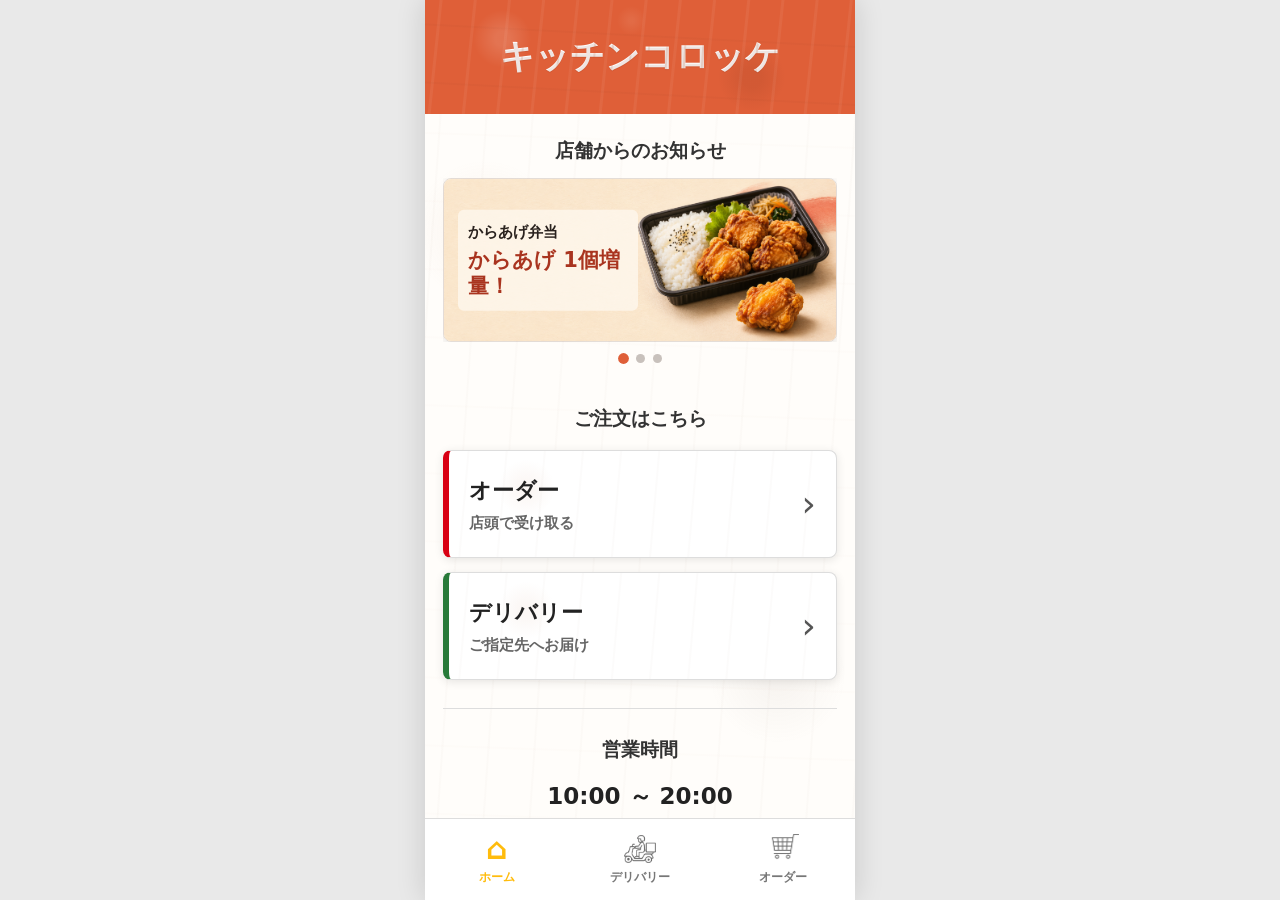
==== commit 2d6055d6: "Add image-based announcement POP banners" ====
--- a/index.html
+++ b/index.html
@@ -4,8 +4,8 @@
     <meta charset="UTF-8" />
     <meta name="viewport" content="width=device-width, initial-scale=1.0" />
     <title>Mobile Order UI Simulator</title>
-    <link rel="stylesheet" href="./src/styles/base.css?v=20261109-safari-surfaces-1" />
-    <link rel="stylesheet" href="./src/styles/theme.css?v=20261109-safari-surfaces-1" />
+    <link rel="stylesheet" href="./src/styles/base.css?v=20261109-announcement-pop-1" />
+    <link rel="stylesheet" href="./src/styles/theme.css?v=20261109-announcement-pop-1" />
   </head>
   <body>
     <svg class="visual-filter-definitions" aria-hidden="true" focusable="false">
@@ -61,6 +61,6 @@
 
       })();
     </script>
-    <script type="module" src="./src/main.js?v=20261109-safari-surfaces-1"></script>
+    <script type="module" src="./src/main.js?v=20261109-announcement-pop-1"></script>
   </body>
 </html>
--- a/src/styles/base.css
+++ b/src/styles/base.css
@@ -1,5 +1,5 @@
 :root {
-  --simulator-css-build: "css-20261109-safari-surfaces-1";
+  --simulator-css-build: "css-20261109-announcement-pop-1";
   font-family: system-ui, -apple-system, BlinkMacSystemFont, "Segoe UI", sans-serif;
   color: #282828;
   background: #e9e9e9;
--- a/src/styles/theme.css
+++ b/src/styles/theme.css
@@ -88,71 +88,6 @@
   }
 }
 
-.screen-transition {
-  position: fixed;
-  inset: 0;
-  z-index: 90;
-  width: min(100vw, 430px);
-  margin: 0 auto;
-  overflow: hidden;
-  background: #f6f6f6;
-  touch-action: none;
-}
-
-.screen-transition-panel {
-  position: absolute;
-  inset: 0;
-  right: auto;
-  width: 100%;
-  overflow-x: hidden;
-  overflow-y: hidden;
-  overscroll-behavior: none;
-  scrollbar-width: none;
-  transition: left var(--screen-transition-duration) ease-out;
-}
-
-.screen-transition-panel::-webkit-scrollbar {
-  display: none;
-}
-
-.screen-transition-panel .phone-shell {
-  min-height: 100%;
-}
-
-.screen-transition-forward .screen-transition-outgoing,
-.screen-transition-back .screen-transition-outgoing {
-  left: 0;
-}
-
-.screen-transition-forward .screen-transition-incoming {
-  z-index: 2;
-  left: 100%;
-  box-shadow: -8px 0 20px rgba(0, 0, 0, 0.12);
-}
-
-.screen-transition-forward.is-running .screen-transition-outgoing {
-  left: -28%;
-}
-
-.screen-transition-forward.is-running .screen-transition-incoming,
-.screen-transition-back.is-running .screen-transition-incoming {
-  left: 0;
-}
-
-.screen-transition-back .screen-transition-incoming {
-  left: -28%;
-}
-
-.screen-transition-back .screen-transition-outgoing {
-  z-index: 2;
-  left: 0;
-  box-shadow: -8px 0 20px rgba(0, 0, 0, 0.12);
-}
-
-.screen-transition-back.is-running .screen-transition-outgoing {
-  left: 100%;
-}
-
 .status-bar {
   display: flex;
   justify-content: space-between;
@@ -305,35 +240,16 @@
 
 .announcement-banner {
   position: relative;
-  display: grid;
   flex: 0 0 100%;
-  min-height: 174px;
-  padding: 24px;
+  min-height: 142px;
+  aspect-ratio: 12 / 5;
+  padding: 0;
   overflow: hidden;
   border: 1px solid rgba(105, 73, 55, 0.18);
   border-radius: 8px;
   color: #29211d;
   scroll-snap-align: center;
   box-shadow: 0 2px 10px rgba(0, 0, 0, 0.1);
-}
-
-.announcement-banner-1 {
-  background: #f3c56f;
-}
-
-.announcement-banner-2 {
-  background: #b9d5b1;
-}
-
-.announcement-banner-3 {
-  background: #e5b6a5;
-}
-
-.announcement-banner::after {
-  position: absolute;
-  inset: 35% 0 0;
-  content: "";
-  background: linear-gradient(transparent, rgba(255, 253, 250, 0.68));
 }
 
 .announcement-banner img,
@@ -352,44 +268,36 @@
     repeating-linear-gradient(96deg, transparent 0 18px, rgba(106, 69, 48, 0.045) 19px 20px, transparent 21px 40px);
 }
 
-.announcement-banner div {
-  position: relative;
+.announcement-copy {
+  position: absolute;
+  top: 50%;
+  left: 14px;
   z-index: 1;
-  align-self: end;
-  max-width: 90%;
-}
-
-.announcement-banner strong {
-  display: block;
-  margin-bottom: 8px;
-  font-size: 25px;
-  font-weight: 900;
-}
-
-.announcement-banner p {
+  width: 46%;
+  padding: 12px 10px;
+  border-radius: 6px;
+  background: rgba(255, 250, 242, 0.72);
+  transform: translateY(-50%);
+}
+
+.announcement-copy strong {
+  display: block;
+  margin-bottom: 6px;
+  font-size: 15px;
+  font-weight: 900;
+  line-height: 1.35;
+}
+
+.announcement-copy p {
   margin: 0;
-  font-size: 15px;
-  font-weight: 700;
-  line-height: 1.55;
-}
-
-.announcement-label {
-  display: inline-block;
-  margin-bottom: 8px;
-  padding: 4px 9px;
-  border-radius: 999px;
-  background: #df5f38;
-  color: #fff;
-  font-size: 12px;
-  font-weight: 900;
-}
-
-.announcement-banner-2 .announcement-label {
-  background: #287a39;
-}
-
-.announcement-banner-3 .announcement-label {
-  background: #9d3c58;
+  color: #a9341f;
+  font-size: 21px;
+  font-weight: 900;
+  line-height: 1.2;
+}
+
+.announcement-banner-3 .announcement-copy {
+  background: rgba(255, 248, 235, 0.86);
 }
 
 .announcement-dots {
@@ -701,7 +609,22 @@
   background: #fff;
 }
 
+.category-tabs-frame {
+  position: relative;
+  flex: 0 0 auto;
+  overflow: hidden;
+}
+
+.category-tabs-backdrop {
+  position: absolute;
+  inset: 0;
+  background: #fff;
+}
+
 .category-tabs-viewport {
+  position: relative;
+  z-index: 1;
+  width: 100%;
   flex: 0 0 auto;
   overflow-x: auto;
   overflow-y: hidden;
@@ -1622,8 +1545,7 @@
 }
 
 /* Experiment color schemes use the same semantic roles and UI coverage. */
-.phone-shell[data-color-scheme="pastel"],
-.screen-transition[data-color-scheme="pastel"] {
+.phone-shell[data-color-scheme="pastel"] {
   --theme-page: #fff7f2;
   --theme-surface: #fff;
   --theme-text: #2b211d;
@@ -1653,8 +1575,7 @@
   --theme-shadow: rgba(75, 48, 36, 0.13);
 }
 
-.phone-shell[data-color-scheme="contrast"],
-.screen-transition[data-color-scheme="contrast"] {
+.phone-shell[data-color-scheme="contrast"] {
   --theme-page: #f2f2f2;
   --theme-surface: #fff;
   --theme-text: #111;
@@ -1689,14 +1610,15 @@
   background: var(--theme-page);
 }
 
-.screen-transition[data-color-scheme] {
-  background: var(--theme-page);
-}
-
 .phone-shell[data-color-scheme] .home-page,
 .phone-shell[data-color-scheme] .store-sheet,
-.phone-shell[data-color-scheme] .simulator-scroll-content {
+.phone-shell[data-color-scheme] .simulator-scroll-content,
+.phone-shell[data-color-scheme] .simulator-scroll-backdrop {
   background-color: var(--theme-page);
+}
+
+.phone-shell[data-color-scheme] .category-tabs-backdrop {
+  background-color: var(--theme-surface);
 }
 
 .phone-shell[data-color-scheme] .top-bar,
@@ -1889,12 +1811,13 @@
   border-color: var(--theme-border);
 }
 
-.phone-shell[data-color-scheme] .announcement-banner-1 { background: var(--theme-banner-1); }
-.phone-shell[data-color-scheme] .announcement-banner-2 { background: var(--theme-banner-2); }
-.phone-shell[data-color-scheme] .announcement-banner-3 { background: var(--theme-banner-3); }
-.phone-shell[data-color-scheme] .announcement-label { background: var(--theme-label-1); }
-.phone-shell[data-color-scheme] .announcement-banner-2 .announcement-label { background: var(--theme-label-2); }
-.phone-shell[data-color-scheme] .announcement-banner-3 .announcement-label { background: var(--theme-label-3); }
+.phone-shell[data-color-scheme] .announcement-copy {
+  color: var(--theme-text);
+}
+
+.phone-shell[data-color-scheme] .announcement-copy p {
+  color: var(--theme-selected);
+}
 .phone-shell[data-color-scheme] .announcement-dot { background: var(--theme-border); }
 .phone-shell[data-color-scheme] .announcement-dot.is-active { background: var(--theme-selected); }
 
@@ -1916,8 +1839,24 @@
   box-shadow: 0 2px 10px var(--theme-shadow);
 }
 
+.simulator-scroll-frame {
+  position: relative;
+  flex: 1 1 auto;
+  min-height: 0;
+  overflow: hidden;
+}
+
+.simulator-scroll-backdrop {
+  position: absolute;
+  inset: 0;
+  background: #f6f6f6;
+}
+
 .simulator-scroll-region {
-  flex: 1 1 auto;
+  position: relative;
+  z-index: 1;
+  width: 100%;
+  height: 100%;
   min-height: 0;
   overflow-x: hidden;
   overflow-y: auto;
@@ -1939,7 +1878,6 @@
 }
 
 .phone-shell .simulator-overlay-stage > .loading-overlay,
-.phone-shell .simulator-overlay-stage > .confirmation-modal,
-.phone-shell .simulator-overlay-stage > .screen-transition {
+.phone-shell .simulator-overlay-stage > .confirmation-modal {
   position: absolute;
 }
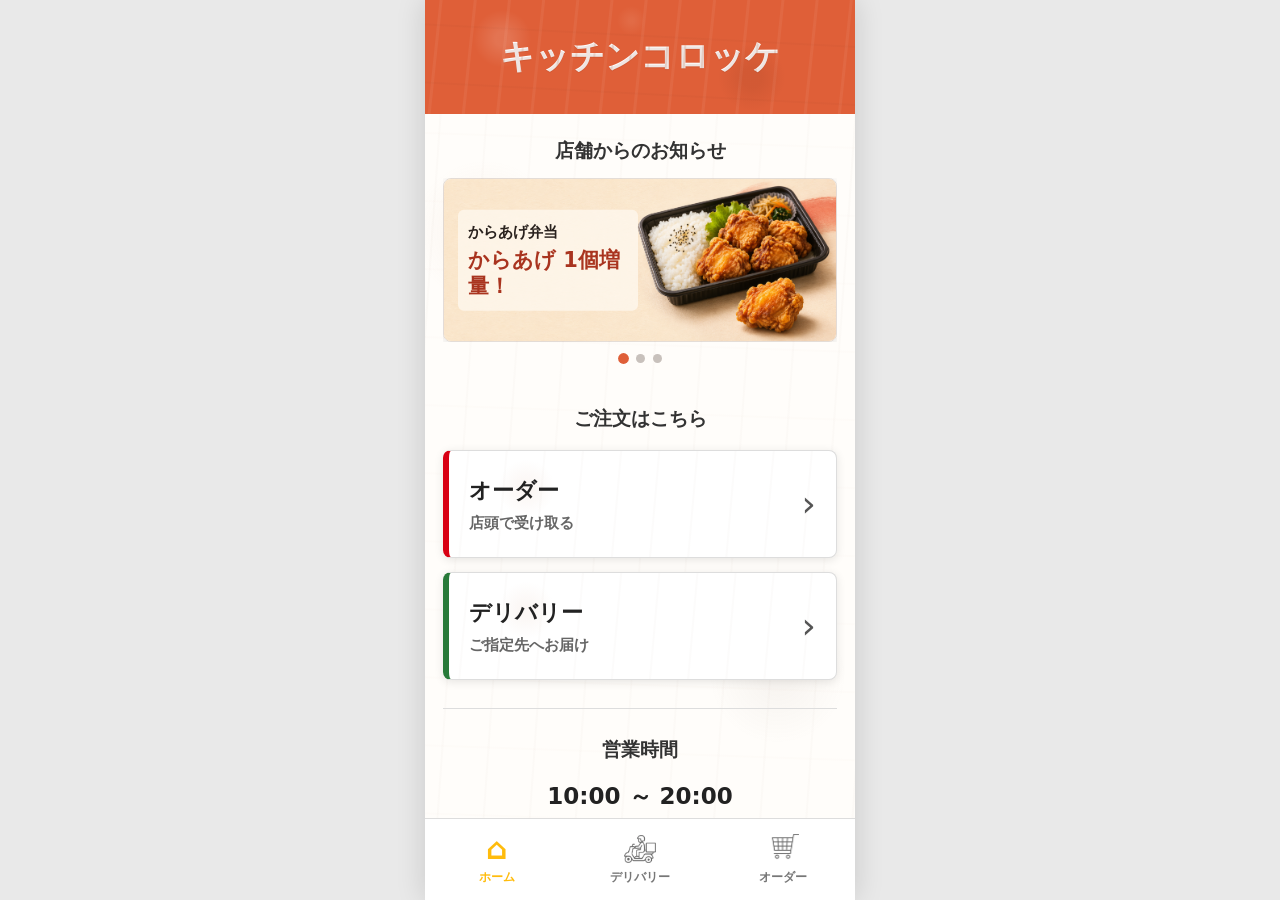
==== commit c692295a: "Support compact experiment URLs" ====
--- a/index.html
+++ b/index.html
@@ -61,6 +61,6 @@
 
       })();
     </script>
-    <script type="module" src="./src/main.js?v=20261109-announcement-pop-1"></script>
+    <script type="module" src="./src/main.js?v=20261109-short-url-1"></script>
   </body>
 </html>
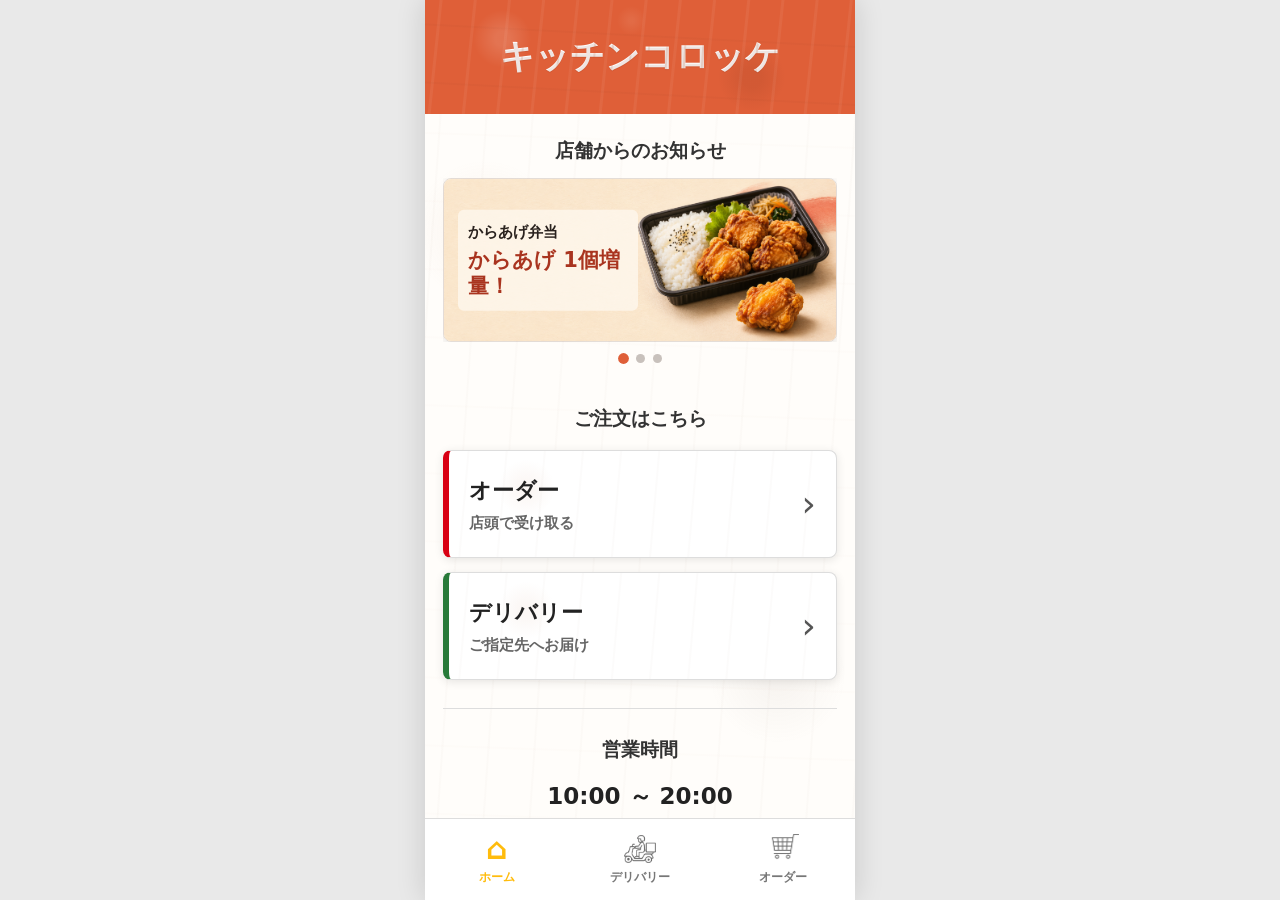
==== commit 9baa8a93: "Update order completion guidance" ====
--- a/index.html
+++ b/index.html
@@ -4,8 +4,8 @@
     <meta charset="UTF-8" />
     <meta name="viewport" content="width=device-width, initial-scale=1.0" />
     <title>Mobile Order UI Simulator</title>
-    <link rel="stylesheet" href="./src/styles/base.css?v=20261109-announcement-pop-1" />
-    <link rel="stylesheet" href="./src/styles/theme.css?v=20261109-announcement-pop-1" />
+    <link rel="stylesheet" href="./src/styles/base.css?v=20261121-completion-screen-1" />
+    <link rel="stylesheet" href="./src/styles/theme.css?v=20261121-completion-screen-1" />
   </head>
   <body>
     <svg class="visual-filter-definitions" aria-hidden="true" focusable="false">
@@ -61,6 +61,6 @@
 
       })();
     </script>
-    <script type="module" src="./src/main.js?v=20261109-short-url-1"></script>
+    <script type="module" src="./src/main.js?v=20261121-completion-screen-1"></script>
   </body>
 </html>
--- a/src/styles/base.css
+++ b/src/styles/base.css
@@ -1,5 +1,5 @@
 :root {
-  --simulator-css-build: "css-20261109-announcement-pop-1";
+  --simulator-css-build: "css-20261121-completion-screen-1";
   font-family: system-ui, -apple-system, BlinkMacSystemFont, "Segoe UI", sans-serif;
   color: #282828;
   background: #e9e9e9;
--- a/src/styles/theme.css
+++ b/src/styles/theme.css
@@ -1256,6 +1256,17 @@
   min-height: 1.6em;
   color: #555;
   font-size: 14px;
+}
+
+.completion-close-notice {
+  margin: 26px 0 0;
+  padding: 16px;
+  border: 2px solid var(--theme-selected, #b83f2a);
+  border-radius: 8px;
+  background: var(--theme-selected-soft, rgba(184, 63, 42, 0.22));
+  font-size: 17px;
+  font-weight: 800;
+  line-height: 1.6;
 }
 
 @media (max-width: 360px) {
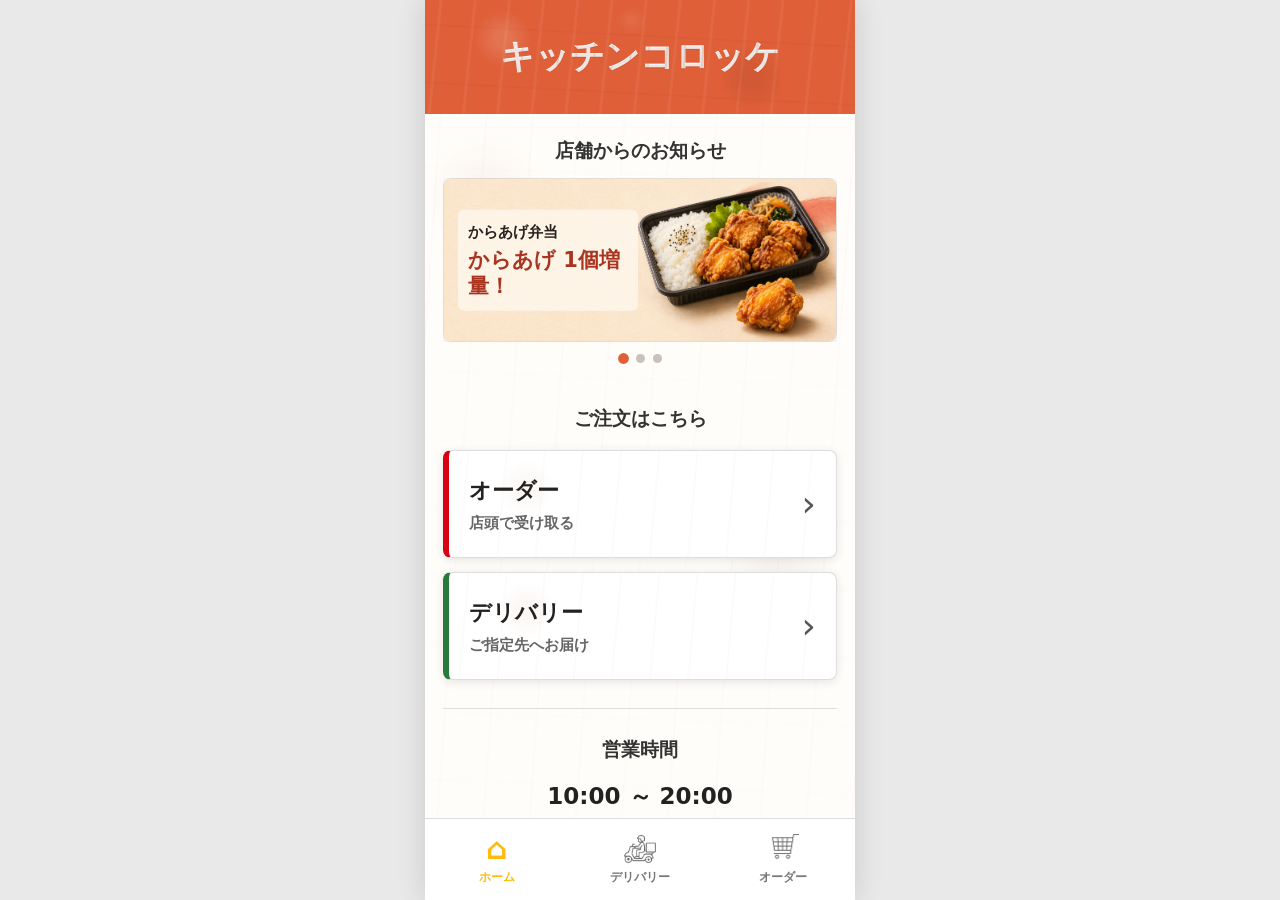
==== commit a245493f: "Remove social media links from home" ====
--- a/index.html
+++ b/index.html
@@ -4,8 +4,8 @@
     <meta charset="UTF-8" />
     <meta name="viewport" content="width=device-width, initial-scale=1.0" />
     <title>Mobile Order UI Simulator</title>
-    <link rel="stylesheet" href="./src/styles/base.css?v=20261121-completion-screen-1" />
-    <link rel="stylesheet" href="./src/styles/theme.css?v=20261121-completion-screen-1" />
+    <link rel="stylesheet" href="./src/styles/base.css?v=20261123-remove-social-links-1" />
+    <link rel="stylesheet" href="./src/styles/theme.css?v=20261123-remove-social-links-1" />
   </head>
   <body>
     <svg class="visual-filter-definitions" aria-hidden="true" focusable="false">
@@ -61,6 +61,6 @@
 
       })();
     </script>
-    <script type="module" src="./src/main.js?v=20261121-completion-screen-1"></script>
+    <script type="module" src="./src/main.js?v=20261123-remove-social-links-1"></script>
   </body>
 </html>
--- a/src/styles/base.css
+++ b/src/styles/base.css
@@ -1,5 +1,5 @@
 :root {
-  --simulator-css-build: "css-20261121-completion-screen-1";
+  --simulator-css-build: "css-20261123-remove-social-links-1";
   font-family: system-ui, -apple-system, BlinkMacSystemFont, "Segoe UI", sans-serif;
   color: #282828;
   background: #e9e9e9;
--- a/src/styles/theme.css
+++ b/src/styles/theme.css
@@ -323,8 +323,7 @@
 }
 
 .home-order-section,
-.home-info-section,
-.home-social-section {
+.home-info-section {
   padding: 28px 0;
 }
 
@@ -334,8 +333,7 @@
 }
 
 .home-order-section h2,
-.home-info-section h2,
-.home-social-section h2 {
+.home-info-section h2 {
   margin: 0 0 18px;
   color: #333;
   font-size: 19px;
@@ -404,53 +402,6 @@
   font-size: 23px;
   font-weight: 900;
   text-align: center;
-}
-
-.home-social-links {
-  display: flex;
-  justify-content: center;
-  gap: 38px;
-}
-
-.home-social-links a {
-  display: grid;
-  justify-items: center;
-  gap: 8px;
-  color: #333;
-  font-size: 14px;
-  font-weight: 800;
-  text-decoration: none;
-}
-
-.social-icon {
-  display: grid;
-  place-items: center;
-  width: 46px;
-  height: 46px;
-  border-radius: 50%;
-  color: #fff;
-  font-size: 17px;
-  font-weight: 900;
-}
-
-.social-instagram {
-  box-sizing: border-box;
-  padding: 3px;
-  overflow: hidden;
-  background: #34363d;
-}
-
-.social-instagram img {
-  width: 100%;
-  height: 100%;
-  max-width: none;
-  border-radius: 50%;
-  object-fit: cover;
-}
-
-.social-facebook {
-  background: #1877f2;
-  font-size: 28px;
 }
 
 .bottom-nav {
@@ -1672,11 +1623,9 @@
 .phone-shell[data-color-scheme] .home-announcement-section h2,
 .phone-shell[data-color-scheme] .home-order-section h2,
 .phone-shell[data-color-scheme] .home-info-section h2,
-.phone-shell[data-color-scheme] .home-social-section h2,
 .phone-shell[data-color-scheme] .home-order-card,
 .phone-shell[data-color-scheme] .store-card,
 .phone-shell[data-color-scheme] .home-info-section p,
-.phone-shell[data-color-scheme] .home-social-links a,
 .phone-shell[data-color-scheme] .store-list-title,
 .phone-shell[data-color-scheme] .category-tabs button,
 .phone-shell[data-color-scheme] .note,
